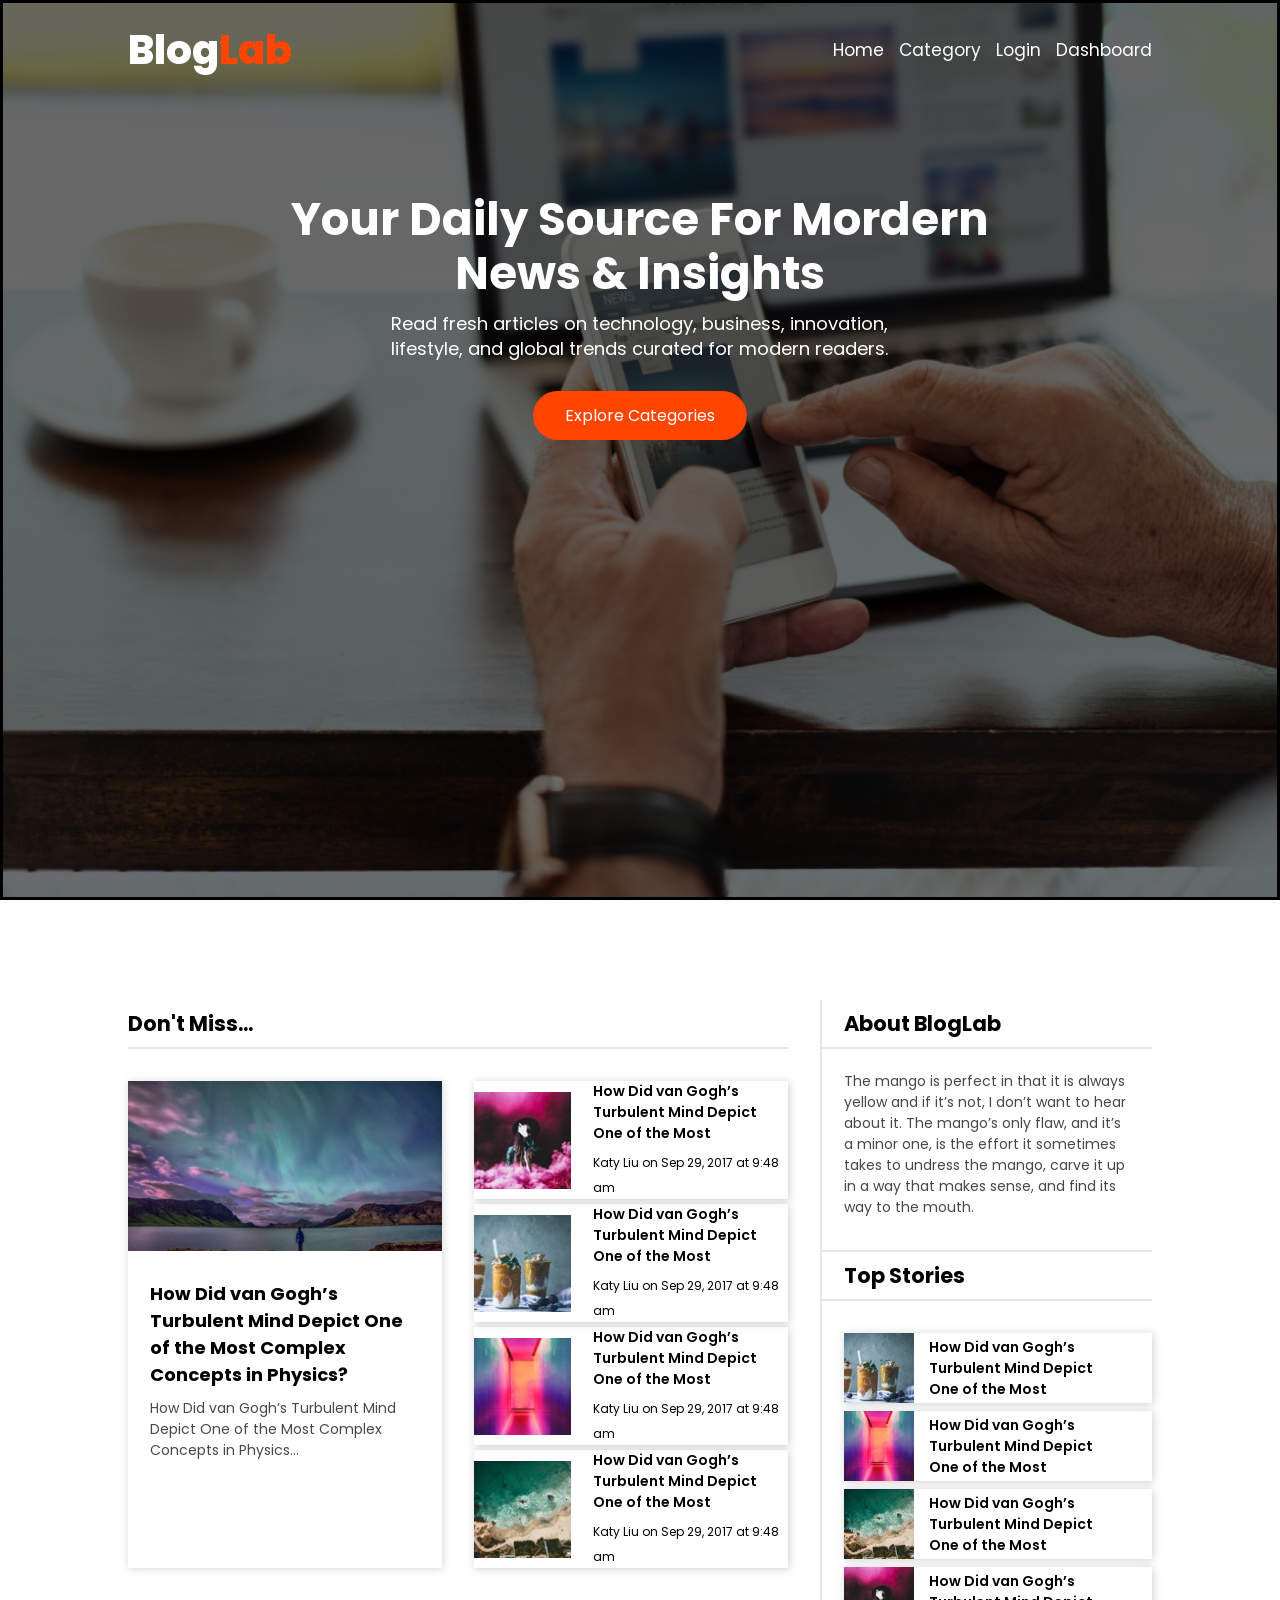
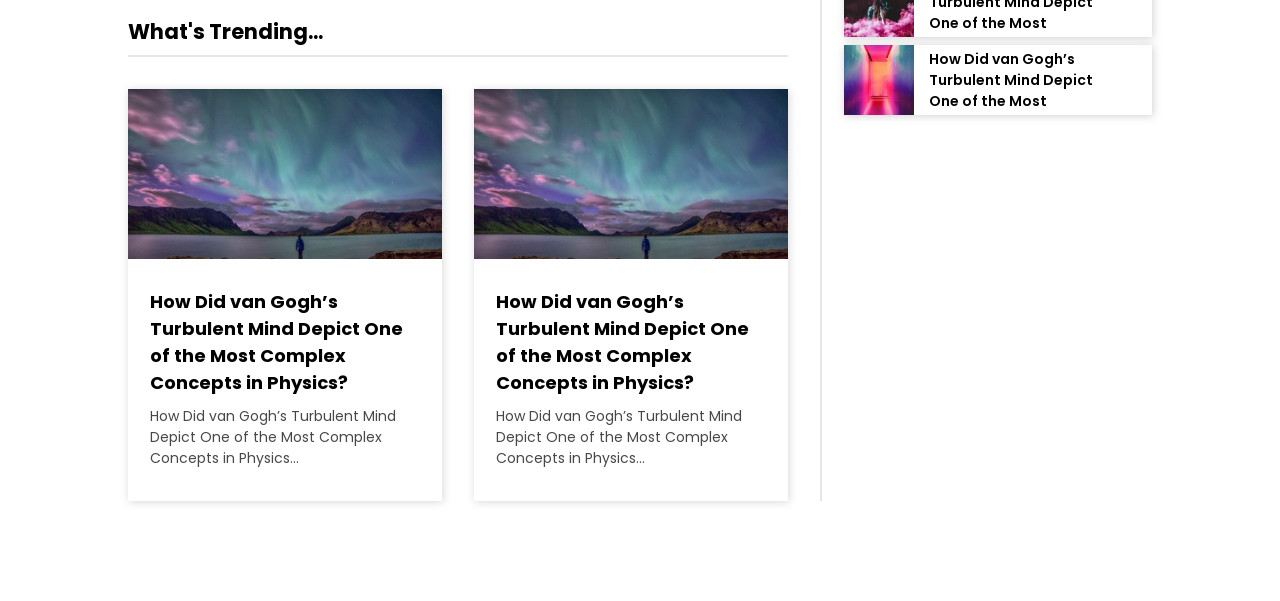
==== index.html @ 1a25f942 "Home page" ====
<!DOCTYPE html>
<html lang="en">
<head>
  <meta charset="UTF-8">
  <meta name="viewport" content="width=device-width, initial-scale=1.0">
  <title>Blog News | Home of Informations</title>
  <link rel="stylesheet" href="styles/styles.css">
</head>
<body>
  <header>
    <span class="logo">
      Blog<span>Lab</span>
    </span>
    <nav>
      <ul>
        <li><a href="#">Home</a></li>
        <li><a href="category.html">Category</a></li>
        <li><a href="login.html">Login</a></li>
        <li><a href="dashboard.html">Dashboard</a></li>
      </ul>
    </nav>
  </header>

<!-- ===================== HERO SECTION ============= -->
<section class="hero_section">
  <h1>Your Daily Source For Mordern News & Insights</h1>
  <p>Read fresh articles on technology, business, innovation, lifestyle, and global trends curated for modern readers.</p>
  <a href="category.html" class="button">Explore Categories</a>
</section>
  
<!-- ===================== News SECTION ============= -->
  <section class="news_section">
    <div class="news_container">
      <div class="left-box">
        <h2>Don't Miss...</h2>
        <div class="news">
          <div class="child_one">
            <img src="images/news1.png" alt="">
            <div class="child_one_text">
              <h3>How Did van Gogh’s Turbulent Mind Depict One of the Most Complex Concepts in Physics?</h3>
              <p>How Did van Gogh’s Turbulent Mind Depict One of the Most Complex Concepts in Physics...</p>
            </div>
          </div>
          <div class="child_two">
            <div class="card">
              <img src="images/news2.png" alt="">
              <div class="child_two_text">
                <p>
                  How Did van Gogh’s Turbulent Mind Depict One of the Most</p>
                  <span class="date">
                    Katy Liu on Sep 29, 2017 at 9:48 am</span>
              </div>
            </div>
            <div class="card">
              <img src="images/news3.png" alt="">
              <div class="child_two_text">
                <p>
                  How Did van Gogh’s Turbulent Mind Depict One of the Most</p>
                  <span class="date">
                    Katy Liu on Sep 29, 2017 at 9:48 am</span>
              </div>
            </div>
            <div class="card">
              <img src="images/news4.png" alt="">
              <div class="child_two_text">
                <p>
                  How Did van Gogh’s Turbulent Mind Depict One of the Most</p>
                  <span class="date">
                    Katy Liu on Sep 29, 2017 at 9:48 am</span>
              </div>
            </div>
            <div class="card">
              <img src="images/news5.png" alt="">
              <div class="child_two_text">
                <p>
                  How Did van Gogh’s Turbulent Mind Depict One of the Most</p>
                  <span class="date">
                    Katy Liu on Sep 29, 2017 at 9:48 am</span>
              </div>
            </div>
          </div>
        </div>
        <h2 class="trending_h2">What's Trending...</h2>
        <div class="news">
          <div class="child_one">
            <img src="images/news1.png" alt="">
            <div class="child_one_text">
              <h3>How Did van Gogh’s Turbulent Mind Depict One of the Most Complex Concepts in Physics?</h3>
              <p>How Did van Gogh’s Turbulent Mind Depict One of the Most Complex Concepts in Physics...</p>
            </div>
          </div>
          <div class="child_one">
            <img src="images/news1.png" alt="">
            <div class="child_one_text">
              <h3>How Did van Gogh’s Turbulent Mind Depict One of the Most Complex Concepts in Physics?</h3>
              <p>How Did van Gogh’s Turbulent Mind Depict One of the Most Complex Concepts in Physics...</p>
            </div>
          </div>
        </div>
      </div>
      <div class="right-box">
        <h2>About BlogLab</h2>
        <p>The mango is perfect in that it is always yellow and if it’s not, I don’t want to hear about it. The mango’s only flaw, and it’s a minor one, is the effort it sometimes takes to undress the mango, carve it up in a way that makes sense, and find its way to the mouth.</p>
        <h2 class="stories_h2">Top Stories</h2>
        <div class="stories_container">
            <div class="card">
              <img src="images/news3.png" alt="">
              <div class="child_two_text">
                <p>
                  How Did van Gogh’s Turbulent Mind Depict One of the Most</p>
              </div>
            </div>
            <div class="card">
              <img src="images/news4.png" alt="">
              <div class="child_two_text">
                <p>
                  How Did van Gogh’s Turbulent Mind Depict One of the Most</p>
              </div>
            </div>
            <div class="card">
              <img src="images/news5.png" alt="">
              <div class="child_two_text">
                <p>
                  How Did van Gogh’s Turbulent Mind Depict One of the Most</p>
              </div>
            </div>
            <div class="card">
              <img src="images/news2.png" alt="">
              <div class="child_two_text">
                <p>
                  How Did van Gogh’s Turbulent Mind Depict One of the Most</p>
              </div>
            </div>
            <div class="card">
              <img src="images/news4.png" alt="">
              <div class="child_two_text">
                <p>
                  How Did van Gogh’s Turbulent Mind Depict One of the Most</p>
              </div>
            </div>
        </div>
      </div>
    </div>
  </section>

</body>
</html>
---- styles/styles.css ----
@import url('https://fonts.googleapis.com/css2?family=Poppins:ital,wght@0,100;0,200;0,300;0,400;0,500;0,600;0,700;0,800;0,900;1,100;1,200;1,300;1,400;1,500;1,600;1,700;1,800;1,900&display=swap');

*{
  font-family: 'Poppins', sans-serif;
  padding: 0;
  margin: 0;
  list-style:none;
  box-sizing: border-box;
}
p{
  font-size: 14px;
  line-height: 150%;
}
header, footer, section{
  padding-inline: 10%;
  width: 100%;
}
header{
  display: flex;
  justify-content: space-between;
  align-items: center;
  padding-block: 20px;
  position: relative;
  z-index: 99;
}
.logo{
  font-weight: 800;
  font-size: 40px;
  color: white;
  span{
    color: orangered;
  }
}
nav ul{
  display: flex;
  gap: 15px;
  justify-content: space-between;
}
ul a{
  color: white;
  text-decoration: none;
  font-size: 17px;
}

/* =============== hero section ================== */
.hero_section{
  height: 100vh;
  background-image:linear-gradient(rgba(0, 0, 0, 0.601), rgba(0, 0, 0, 0.58)), url(../images/hero.jpg);
  background-position: center;
  background-size: cover;
  background-repeat: no-repeat;
  text-align: center;
  position: relative;
  margin-top: -100px;
  /* z-index: -4; */
  padding-top: 190px;
  border: solid black;
  color: white;
}
h1{
  font-size: 45px;
  width: 70%;
  margin-inline: auto;
  line-height: 120%;
}
.hero_section p{
  width: 52%;
  line-height: 140%;
  font-size: 18px;
  margin-inline: auto;
  margin-top: 10px;
}
.button{
  padding: 12px 32px;
  border-radius: 28px;
  border: none;
  background-color: orangered;
  margin-top: 30px;
  color: white;
  transition: 0.4s;
  width: fit-content;
  display: block;
  text-decoration: none;
  margin-inline: auto;
}
.button:hover{
  background-color: white;
  color: orangered;
}

  /* =============== news section ================== */

.news_section{
  padding-block: 100px;
}
.news_section p{
  color: rgba(0, 0, 0, 0.72);
  margin-block: 10px;
}
.news_section .news_container{
  display: flex;
  gap: 32px
}
.news_container .left-box{
  /* border: solid red; */
  flex: 2;
}
.news_container .right-box{
  /* border: solid black; */
  flex: 1;
  border-left: 2px rgba(202, 202, 202, 0.461) solid;
}
h2{
  font-size: 21px;
  color: black;
}
.news_container h2{
  border-bottom: 2px rgba(202, 202, 202, 0.461) solid;
  padding-block: 8px;;
}
.right-box h2{
  padding-left: 22px;
}
.left-box .news{
  margin-top: 32px;
  display: grid;
  grid-template-columns: repeat(2, 1fr);
  gap: 32px;
  
}
.left-box .trending_h2{
   margin-top: 40px;
}
h3{
  font-size: 18px;
  color: black;
}
.news .child_one{
  box-shadow: 1px 1px 8px rgba(128, 128, 128, 0.304);
}
.news .child_one img{
  width: 100%;
  object-fit: cover;
}
.news .child_one_text{
  padding: 22px;
}
.news .child_two{
  display: flex;
  flex-direction: column;
  gap: 5px;
}
.news .child_two .card{
  display: flex;
  align-items: center;
  gap: 22px;
   box-shadow: 1px 1px 8px rgba(128, 128, 128, 0.369);
}
.child_two .card img{
  width: 97px;
  height: 97px;
  object-fit: contain;
}
.child_two .card p{
  color: black;
  font-weight: 600;
  margin-block: 0px;
  margin-bottom: 5px;
}
.child_two .card span{
  font-size: 12px;
}

.right-box p{
  margin: 22px;
}
.right-box .stories_h2{
  margin-top: 32px;
    border-top: 2px rgba(202, 202, 202, 0.461) solid;
}

.right-box .stories_container{
  display: flex;
  flex-direction: column;
  gap: 8px;
  padding-left: 22px;
  margin-top: 32px;
}
.stories_container .card{
  display: flex;
  align-items: center;
  gap: 15px;
  box-shadow: 1px 1px 8px rgba(128, 128, 128, 0.369);
}
.stories_container .card img{
  width: 70px;
  height: 70px;
  object-fit: contain;
}
.stories_container .card p{
  color: black;
  font-weight: 600;
  margin-block: 0px;
  margin-bottom: 5px;
  padding: 0;
  padding-right: 30px;
  margin: 0;
}
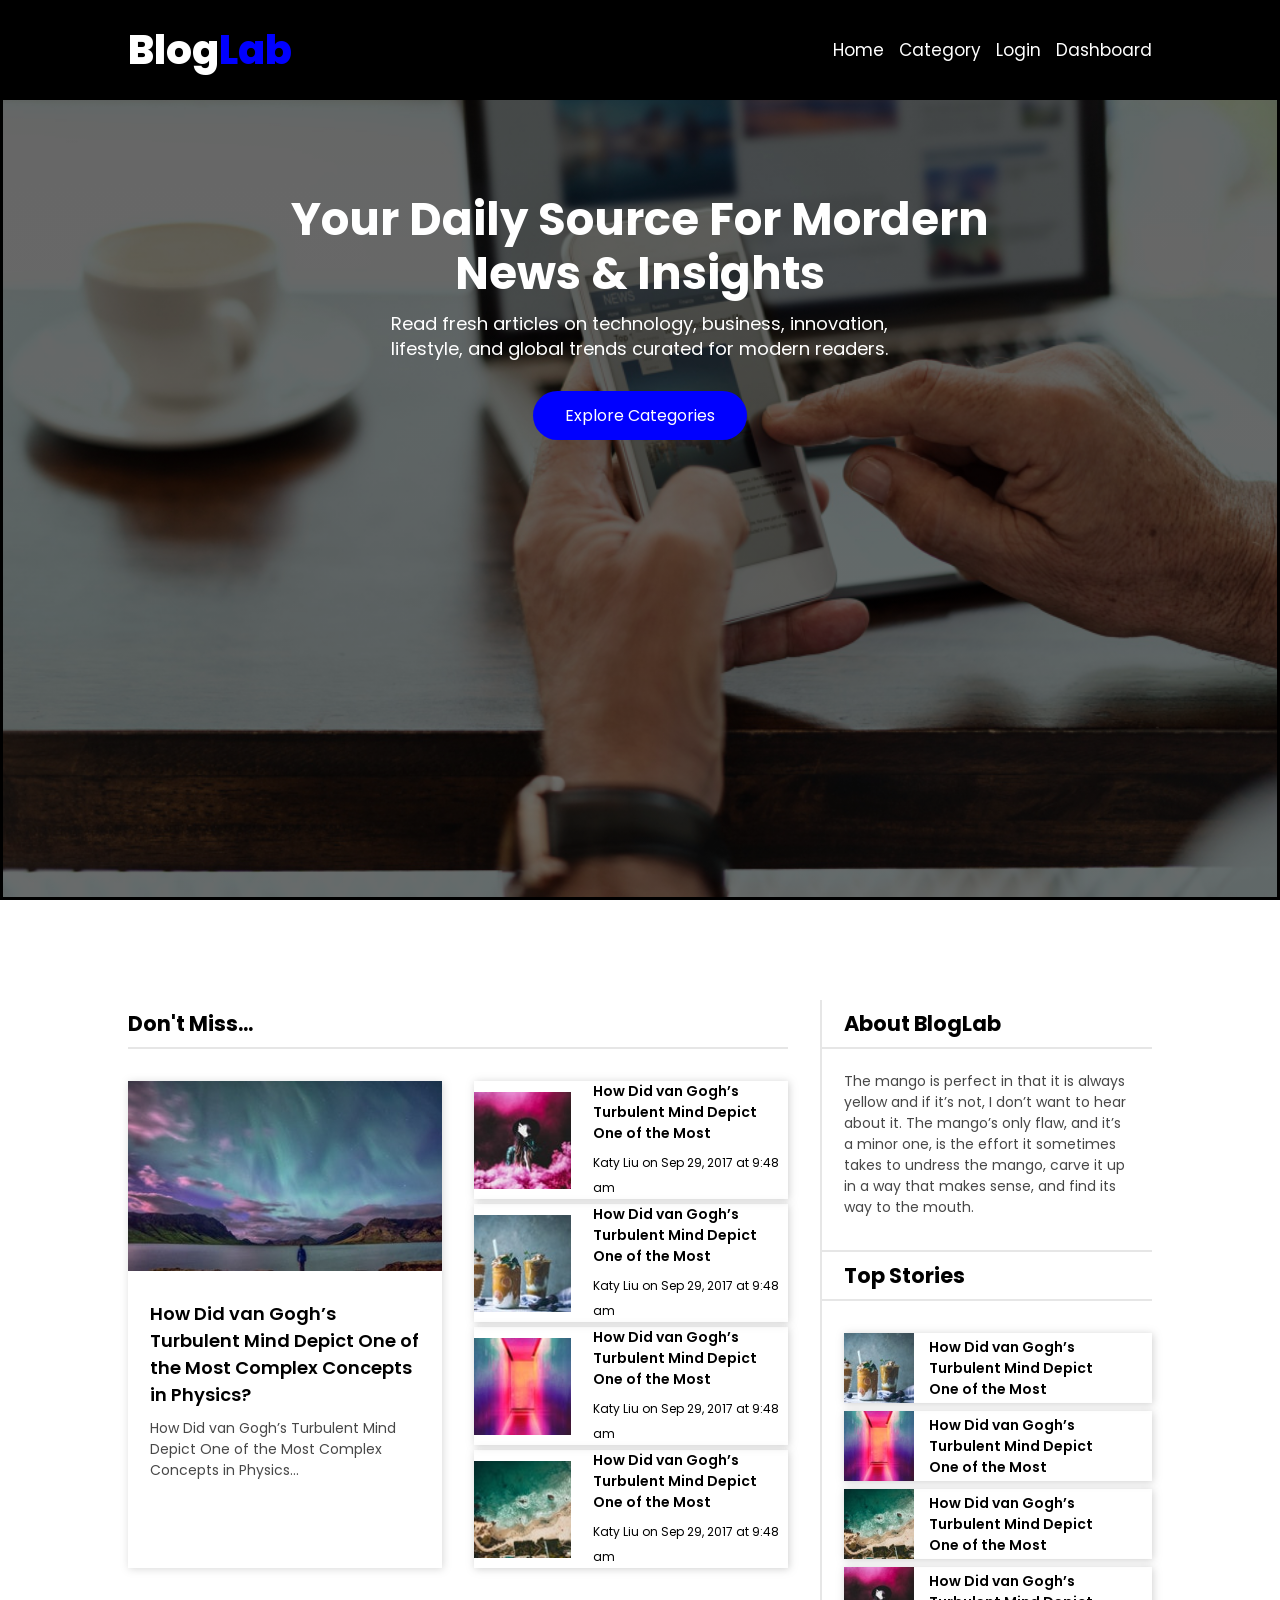
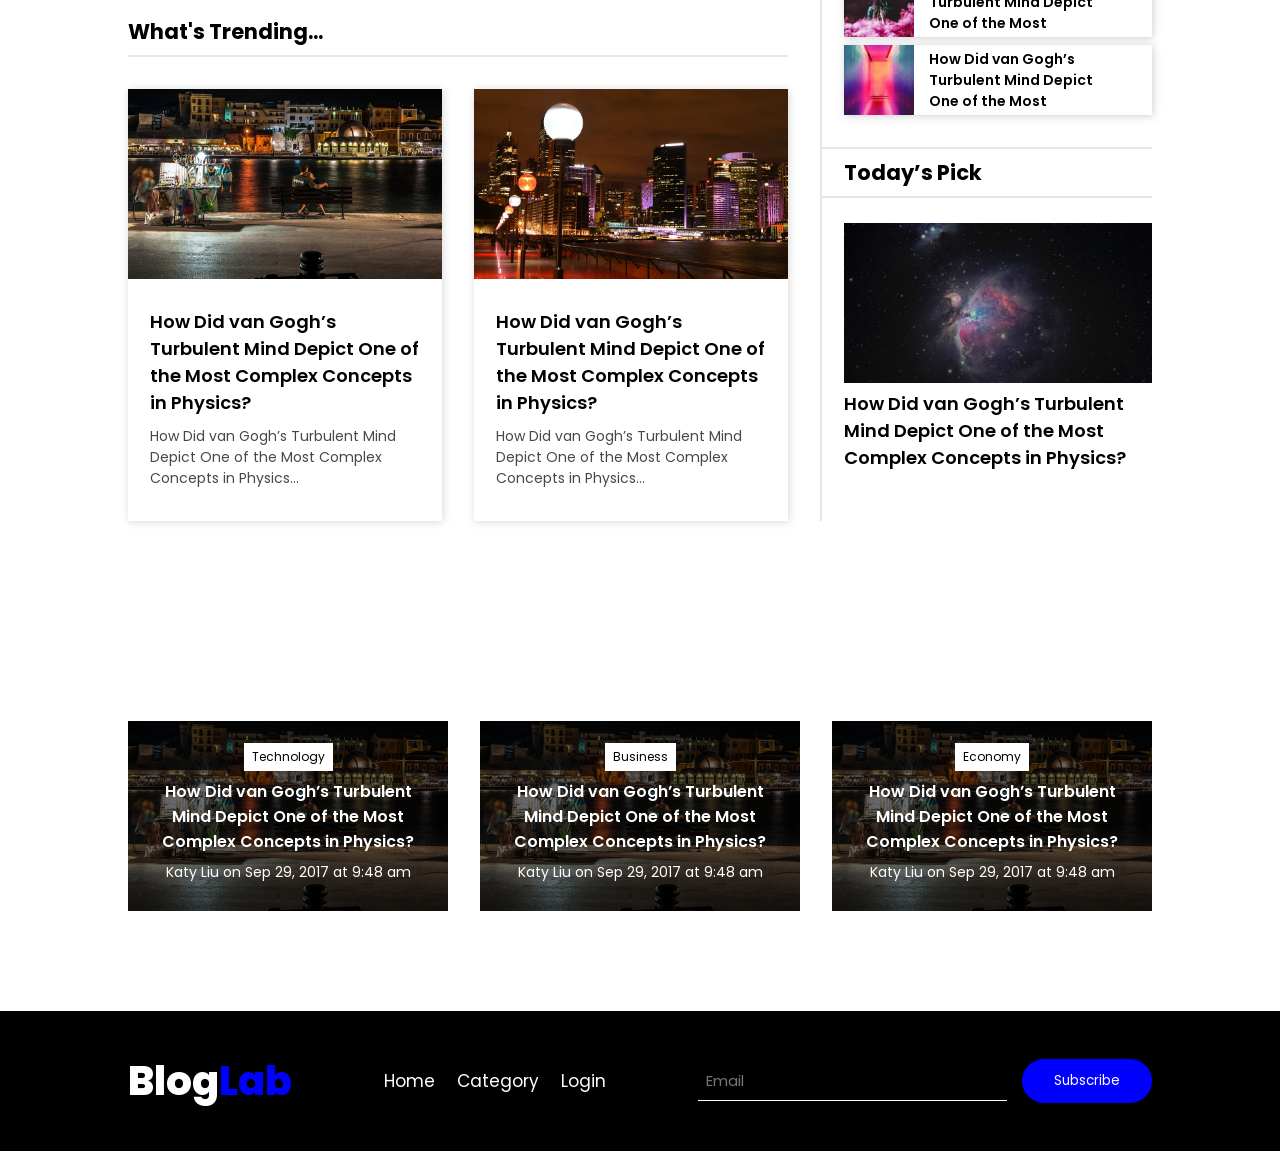
==== commit 2c2d1d57: "completing Home page" ====
--- a/index.html
+++ b/index.html
@@ -29,7 +29,7 @@
 </section>
   
 <!-- ===================== News SECTION ============= -->
-  <section class="news_section">
+<section class="news_section">
     <div class="news_container">
       <div class="left-box">
         <h2>Don't Miss...</h2>
@@ -81,16 +81,16 @@
           </div>
         </div>
         <h2 class="trending_h2">What's Trending...</h2>
-        <div class="news">
+        <div class="news2">
           <div class="child_one">
-            <img src="images/news1.png" alt="">
+            <img src="images/news6.png" alt="">
             <div class="child_one_text">
               <h3>How Did van Gogh’s Turbulent Mind Depict One of the Most Complex Concepts in Physics?</h3>
               <p>How Did van Gogh’s Turbulent Mind Depict One of the Most Complex Concepts in Physics...</p>
             </div>
           </div>
           <div class="child_one">
-            <img src="images/news1.png" alt="">
+            <img src="images/news7.png" alt="">
             <div class="child_one_text">
               <h3>How Did van Gogh’s Turbulent Mind Depict One of the Most Complex Concepts in Physics?</h3>
               <p>How Did van Gogh’s Turbulent Mind Depict One of the Most Complex Concepts in Physics...</p>
@@ -139,9 +139,50 @@
               </div>
             </div>
         </div>
+        <h2 class="stories_h2">Today’s Pick</h2>
+        <div class="news8">
+          <img src="images/news8.png" alt="">
+          <h3>How Did van Gogh’s Turbulent Mind Depict One of the Most Complex Concepts in Physics?</h3>
+        </div>
       </div>
     </div>
   </section>
 
+  <!-- ===================== Event SECTION ============= -->
+   <section class="event-section">
+    <div class="container">
+      <div class="event">
+        <span class="event_type">Technology</span>
+        <h3>How Did van Gogh’s Turbulent Mind Depict One of the Most Complex Concepts in Physics?</h3>
+        <p>Katy Liu on Sep 29, 2017 at 9:48 am</p>
+      </div>
+      <div class="event event_two">
+        <span class="event_type">Business</span>
+        <h3>How Did van Gogh’s Turbulent Mind Depict One of the Most Complex Concepts in Physics?</h3>
+        <p>Katy Liu on Sep 29, 2017 at 9:48 am</p>
+      </div>
+      <div class="event event_three">
+        <span class="event_type">Economy</span>
+        <h3>How Did van Gogh’s Turbulent Mind Depict One of the Most Complex Concepts in Physics?</h3>
+        <p>Katy Liu on Sep 29, 2017 at 9:48 am</p>
+      </div>
+    </div>
+   </section>
+
+   <!-- ======================= footer section  ======-->
+  <footer>
+    <span class="logo">
+      Blog<span>Lab</span>
+    </span>
+    <ul>
+        <li><a href="#">Home</a></li>
+        <li><a href="category.html">Category</a></li>
+        <li><a href="login.html">Login</a></li>
+    </ul>
+    <div class="input-box">
+      <input type="text" placeholder="Email">
+      <button type="submit">Subscribe</button>
+    </div>
+  </footer>
 </body>
 </html>
--- a/styles/styles.css
+++ b/styles/styles.css
@@ -21,6 +21,7 @@
   align-items: center;
   padding-block: 20px;
   position: relative;
+  background-color: black;
   z-index: 99;
 }
 .logo{
@@ -28,7 +29,7 @@
   font-size: 40px;
   color: white;
   span{
-    color: orangered;
+    color: blue;
   }
 }
 nav ul{
@@ -40,6 +41,20 @@
   color: white;
   text-decoration: none;
   font-size: 17px;
+  position: relative;
+}
+ul a::before{
+  position: absolute;
+  content: '';
+  width: 0%;
+  height: 2px;
+  background-color: white;
+  bottom: -4px;;
+  left: 0;
+  transition: 0.4s;
+}
+ul a:hover::before{
+  width: 100%;
 }
 
 /* =============== hero section ================== */
@@ -74,7 +89,7 @@
   padding: 12px 32px;
   border-radius: 28px;
   border: none;
-  background-color: orangered;
+  background-color: blue;
   margin-top: 30px;
   color: white;
   transition: 0.4s;
@@ -85,7 +100,7 @@
 }
 .button:hover{
   background-color: white;
-  color: orangered;
+  color: blue;
 }
 
   /* =============== news section ================== */
@@ -121,7 +136,7 @@
 .right-box h2{
   padding-left: 22px;
 }
-.left-box .news{
+.left-box .news, .news2{
   margin-top: 32px;
   display: grid;
   grid-template-columns: repeat(2, 1fr);
@@ -134,26 +149,29 @@
 h3{
   font-size: 18px;
   color: black;
-}
-.news .child_one{
+  font-weight: 600;
+}
+.news .child_one, .news2 .child_one{
   box-shadow: 1px 1px 8px rgba(128, 128, 128, 0.304);
 }
-.news .child_one img{
+.news .child_one img, .news2 .child_one img{
   width: 100%;
+  height: 190px;
   object-fit: cover;
 }
-.news .child_one_text{
+.news .child_one_text, .news2 .child_one_text{
   padding: 22px;
 }
-.news .child_two{
+.news .child_two, .news2 .child_two{
   display: flex;
   flex-direction: column;
   gap: 5px;
 }
-.news .child_two .card{
+.news .child_two .card, .news2 .child_two .card{
   display: flex;
   align-items: center;
   gap: 22px;
+  /* padding-right: 8px; */
    box-shadow: 1px 1px 8px rgba(128, 128, 128, 0.369);
 }
 .child_two .card img{
@@ -166,6 +184,7 @@
   font-weight: 600;
   margin-block: 0px;
   margin-bottom: 5px;
+  padding-right: 5px;
 }
 .child_two .card span{
   font-size: 12px;
@@ -205,4 +224,87 @@
   padding: 0;
   padding-right: 30px;
   margin: 0;
+}
+.right-box .news8{
+  margin-left: 22px;
+  margin-top: 25px;
+}
+.news8 img{
+  width: 100%;
+  object-fit: cover;
+  height: 160px;
+}
+
+/* ================ event section ======== */
+.event-section{
+  padding-block: 100px;
+}
+.event-section .container{
+  display: grid;
+  grid-template-columns: repeat(3, 1fr);
+  gap: 32px;
+  height: 190px;
+}
+.container .event{
+  text-align: center;
+  background-image: linear-gradient(rgba(0, 0, 0, 0.603), rgba(0, 0, 0, 0.565)),url(../images/news6.png);
+  background-position: center;
+  background-size: cover;
+  background-repeat: no-repeat;
+  color: white;
+  padding: 22px;
+}
+.event h3{
+  color: white;
+  font-size: 16px;  
+  margin-block: 8px;
+}
+.event .event_type{
+  display: block;
+  width: fit-content;
+  background-color: white; 
+  color: black;
+  padding: 5px 8px;
+  margin-inline: auto;
+  font-size: 12px;
+  cursor: pointer;
+}
+/* =================FOOTER================== */
+footer{
+  background-color: black;
+  padding-block: 40px;
+  display: flex;
+  justify-content: space-between;
+  align-items: center;
+}
+footer ul{
+  display: flex;
+  gap: 22px;
+}
+footer .input-box{
+  display: flex;
+  gap: 15px;
+  align-items: center;
+}
+footer .input-box input{
+  background: transparent;
+  color: white;
+  font-size: 15px;
+  border: none;
+  border-bottom: 1px solid white;
+  padding: 8px;
+  outline: none;
+}
+footer .input-box button{
+  padding: 12px 32px;
+  background-color: blue;
+  color: white;
+  border: none;
+  border-radius: 32px;
+  cursor: pointer;
+  transition: 0.4s;
+}
+footer .input-box button:hover{
+  background-color: white;;
+  color: blue;
 }
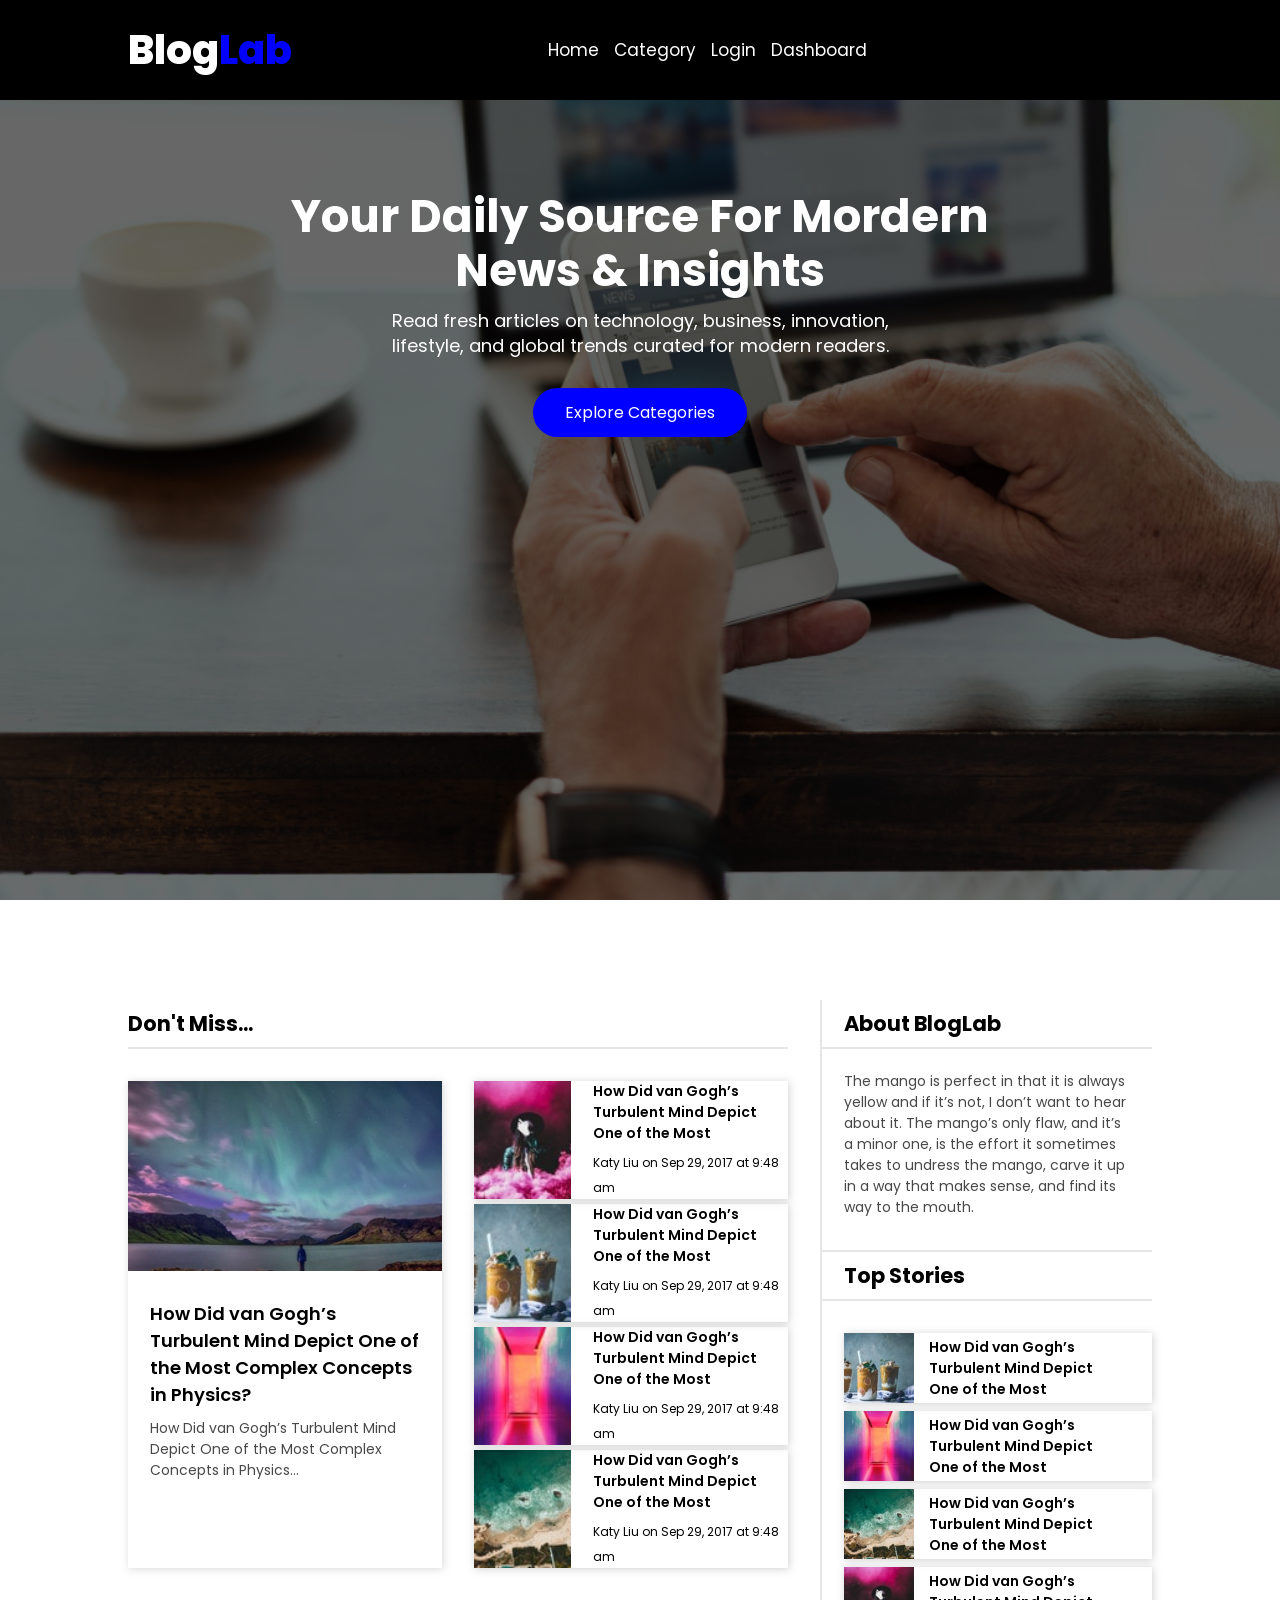
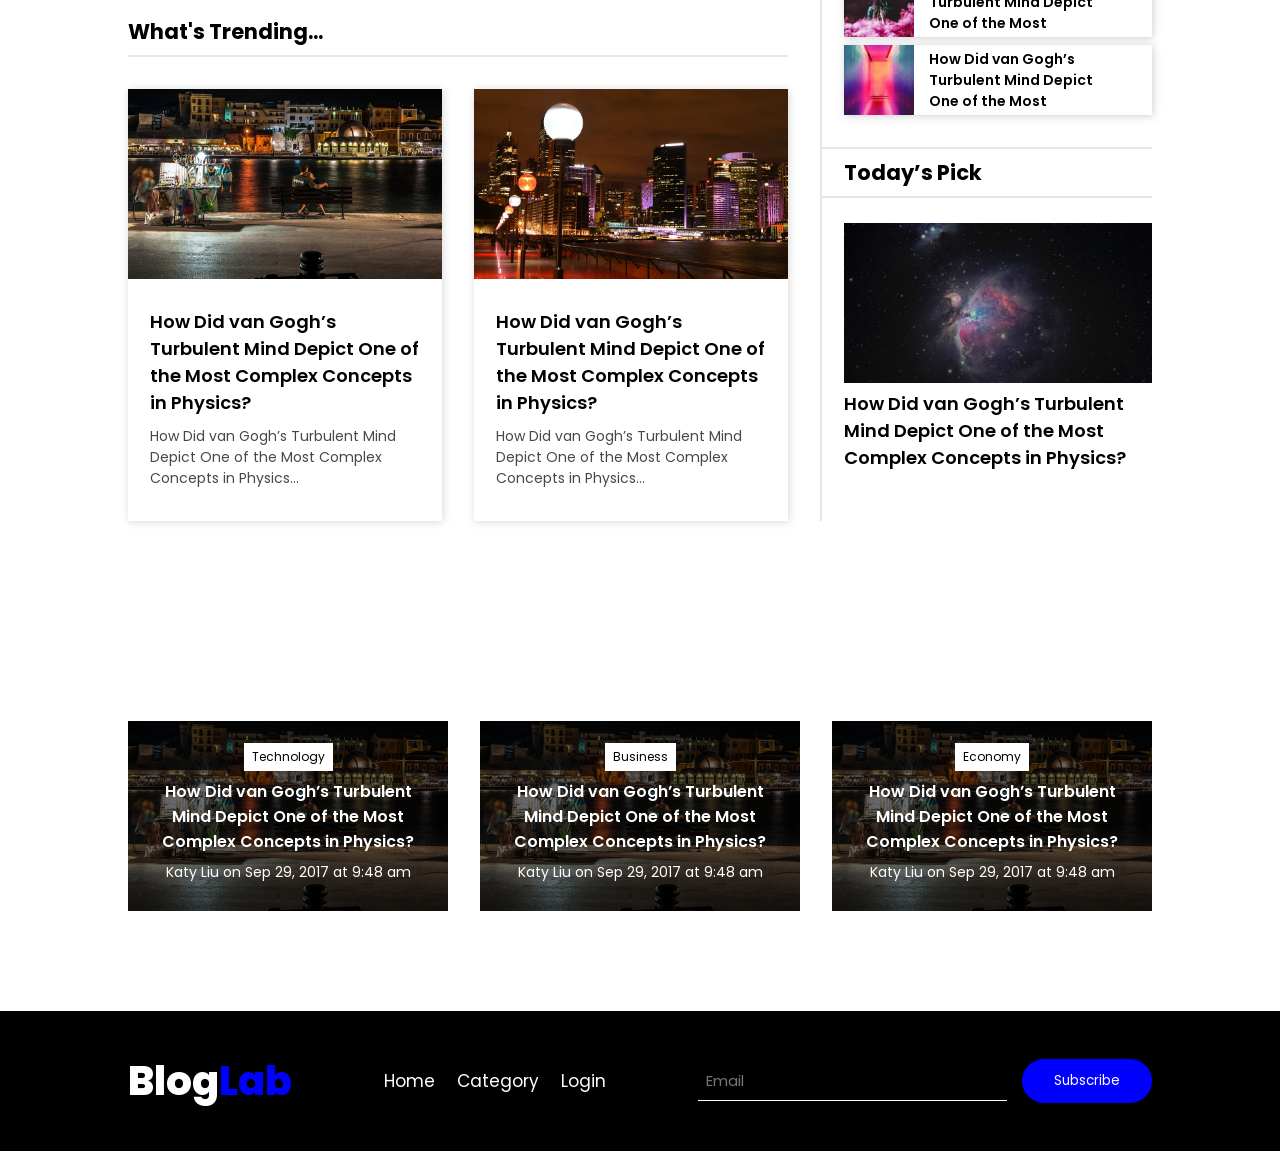
==== commit c126797d: "Making Home responsive" ====
--- a/index.html
+++ b/index.html
@@ -12,13 +12,15 @@
       Blog<span>Lab</span>
     </span>
     <nav>
-      <ul>
+      <ul class="nav-menu">
         <li><a href="#">Home</a></li>
         <li><a href="category.html">Category</a></li>
         <li><a href="login.html">Login</a></li>
         <li><a href="dashboard.html">Dashboard</a></li>
       </ul>
     </nav>
+    
+    <img src="images/menu-bar.png" alt="" class="nav-icon">
   </header>
 
 <!-- ===================== HERO SECTION ============= -->
@@ -184,5 +186,7 @@
       <button type="submit">Subscribe</button>
     </div>
   </footer>
+
+  <script src="src/main.js"></script>
 </body>
 </html>
--- a/styles/styles.css
+++ b/styles/styles.css
@@ -56,7 +56,14 @@
 ul a:hover::before{
   width: 100%;
 }
-
+.nav-icon{
+  /* display: none; */
+  width: 30px;
+  height: 30px;
+}
+.active{
+  top: 100%;
+}
 /* =============== hero section ================== */
 .hero_section{
   height: 100vh;
@@ -67,9 +74,7 @@
   text-align: center;
   position: relative;
   margin-top: -100px;
-  /* z-index: -4; */
   padding-top: 190px;
-  border: solid black;
   color: white;
 }
 h1{
@@ -141,7 +146,6 @@
   display: grid;
   grid-template-columns: repeat(2, 1fr);
   gap: 32px;
-  
 }
 .left-box .trending_h2{
    margin-top: 40px;
@@ -176,8 +180,8 @@
 }
 .child_two .card img{
   width: 97px;
-  height: 97px;
-  object-fit: contain;
+  height: 100%;
+  object-fit: cover;
 }
 .child_two .card p{
   color: black;
@@ -243,7 +247,6 @@
   display: grid;
   grid-template-columns: repeat(3, 1fr);
   gap: 32px;
-  height: 190px;
 }
 .container .event{
   text-align: center;
@@ -253,6 +256,7 @@
   background-repeat: no-repeat;
   color: white;
   padding: 22px;
+  height: 190px;
 }
 .event h3{
   color: white;
@@ -307,4 +311,100 @@
 footer .input-box button:hover{
   background-color: white;;
   color: blue;
+}
+
+/* ================ Responsiveness=========== */
+@media(width<= 1110px){
+  .news_container{
+    flex-direction: column;
+  }
+  .news_container .left-box, .news_container .right-box{
+    flex: 1;
+  }
+  h1{
+    font-size: 35px;
+  }
+  .hero_section p{
+    font-size: 16px;
+    width: 50%;
+
+  }
+}
+@media (width <= 890px) {
+  .logo{
+    font-size: 30px;
+  }
+  section, header, footer{
+    padding-inline: 5%;
+  }
+  .event-section .container{
+    grid-template-columns: repeat(2, 1fr);    
+  }
+}
+@media (width<=750px){
+  .event-section{
+    padding-block: 50px;
+  }
+  .event-section .container{
+    grid-template-columns: repeat(1, 1fr);    
+    align-items: center;
+  }
+  h1{
+    font-size: 28px;
+    width: 80%;
+  }
+  .hero_section p{
+    width: 80%;
+  }
+  .left-box .news, .news2{
+    grid-template-columns: repeat(1, 1fr);
+  }
+  footer ul{
+    display: none;
+  }
+
+  nav ul{
+    flex-direction : column;
+    background-color: black;
+    position: absolute;
+    top: -500px;
+    right: 0;
+    padding: 40px 32px;
+    width: 100%;
+    justify-content: center;
+    align-items: center;
+  }
+  .nav-icon{
+    display: block;
+  }
+  footer .input-box{
+    flex-direction: column;
+  }
+  footer .input-box button{
+    border-radius: 4px;
+    padding: 10px 24px;
+  }
+}
+@media (width<=400px){
+  h1{
+    font-size: 26px;
+    width: 100%;
+  }
+  .hero_section p{
+    width: 100%;
+    font-size: 14px;
+  }
+  .logo{
+    font-size: 22px;
+  }
+  .button{
+    padding: 10px 24px;
+    font-size: 14px;
+  }
+  h2{
+    font-size: 16px;
+  }
+  h3{
+    font-size: 14px;
+  }
 }
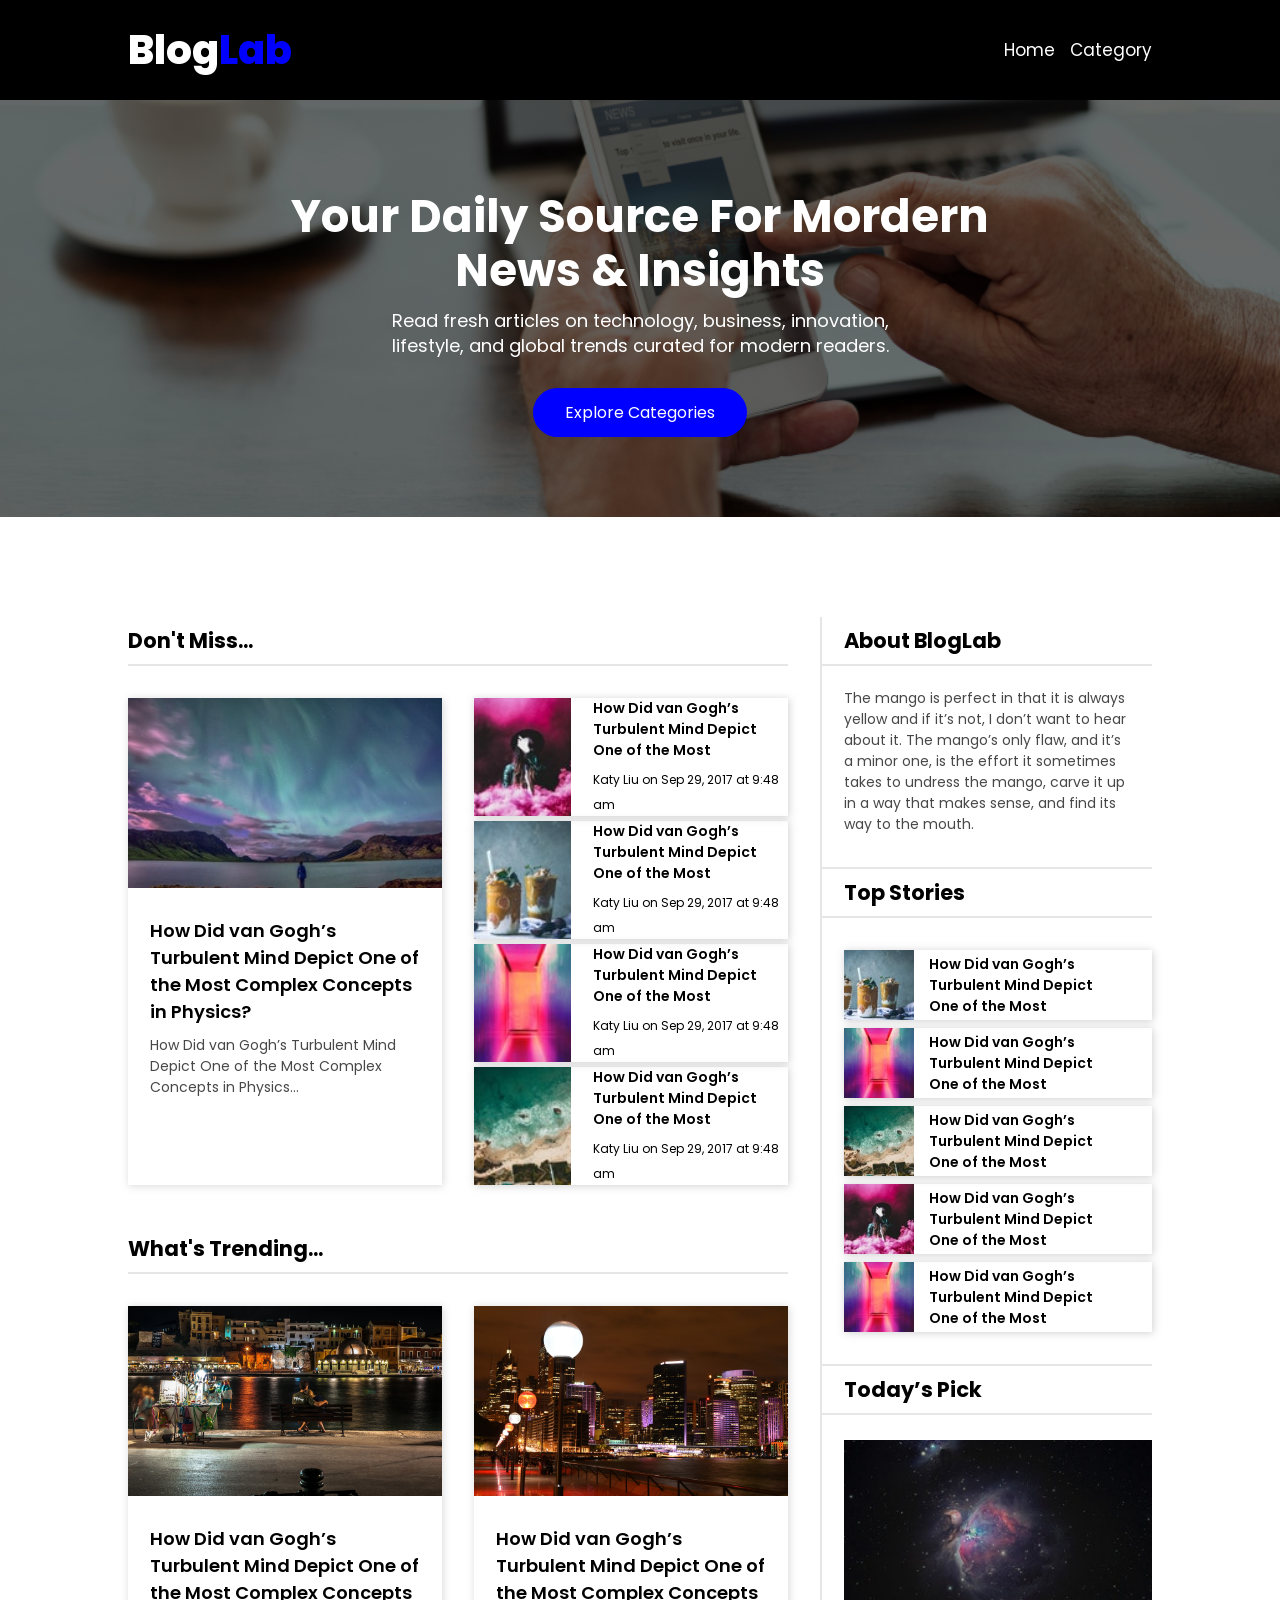
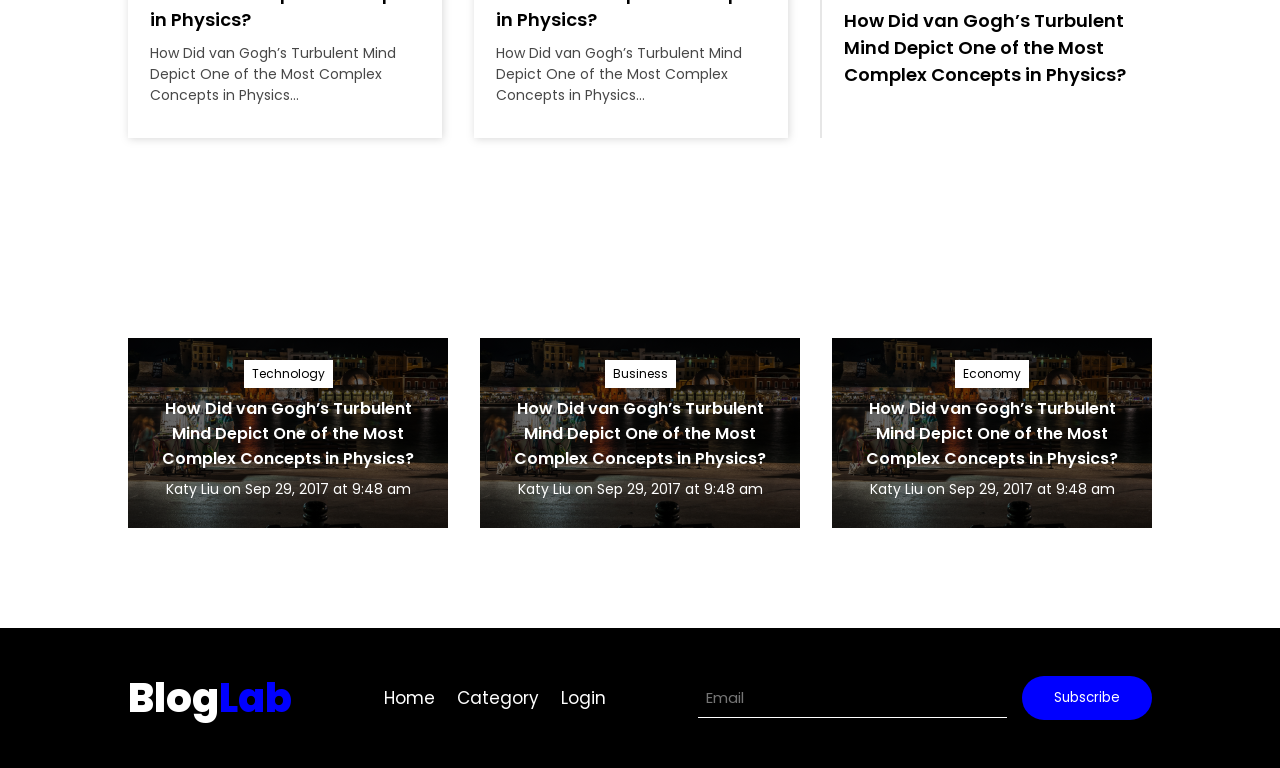
==== commit 7cd820cf: "Dynamic Header" ====
--- a/index.html
+++ b/index.html
@@ -7,21 +7,7 @@
   <link rel="stylesheet" href="styles/styles.css">
 </head>
 <body>
-  <header>
-    <span class="logo">
-      Blog<span>Lab</span>
-    </span>
-    <nav>
-      <ul class="nav-menu">
-        <li><a href="#">Home</a></li>
-        <li><a href="category.html">Category</a></li>
-        <li><a href="login.html">Login</a></li>
-        <li><a href="dashboard.html">Dashboard</a></li>
-      </ul>
-    </nav>
-    
-    <img src="images/menu-bar.png" alt="" class="nav-icon">
-  </header>
+  <header> </header>
 
 <!-- ===================== HERO SECTION ============= -->
 <section class="hero_section">
--- a/styles/styles.css
+++ b/styles/styles.css
@@ -36,6 +36,7 @@
   display: flex;
   gap: 15px;
   justify-content: space-between;
+  transition: 0.4s;
 }
 ul a{
   color: white;
@@ -57,16 +58,18 @@
   width: 100%;
 }
 .nav-icon{
-  /* display: none; */
+  display: none;
   width: 30px;
   height: 30px;
+  background-color: white;
+  cursor: pointer;
 }
 .active{
   top: 100%;
 }
 /* =============== hero section ================== */
 .hero_section{
-  height: 100vh;
+  /* height: 100vh; */
   background-image:linear-gradient(rgba(0, 0, 0, 0.601), rgba(0, 0, 0, 0.58)), url(../images/hero.jpg);
   background-position: center;
   background-size: cover;
@@ -75,6 +78,7 @@
   position: relative;
   margin-top: -100px;
   padding-top: 190px;
+  padding-bottom: 80px;
   color: white;
 }
 h1{
@@ -387,12 +391,12 @@
 }
 @media (width<=400px){
   h1{
-    font-size: 26px;
+    font-size: 28px;
     width: 100%;
   }
   .hero_section p{
     width: 100%;
-    font-size: 14px;
+    font-size: 15px;
   }
   .logo{
     font-size: 22px;
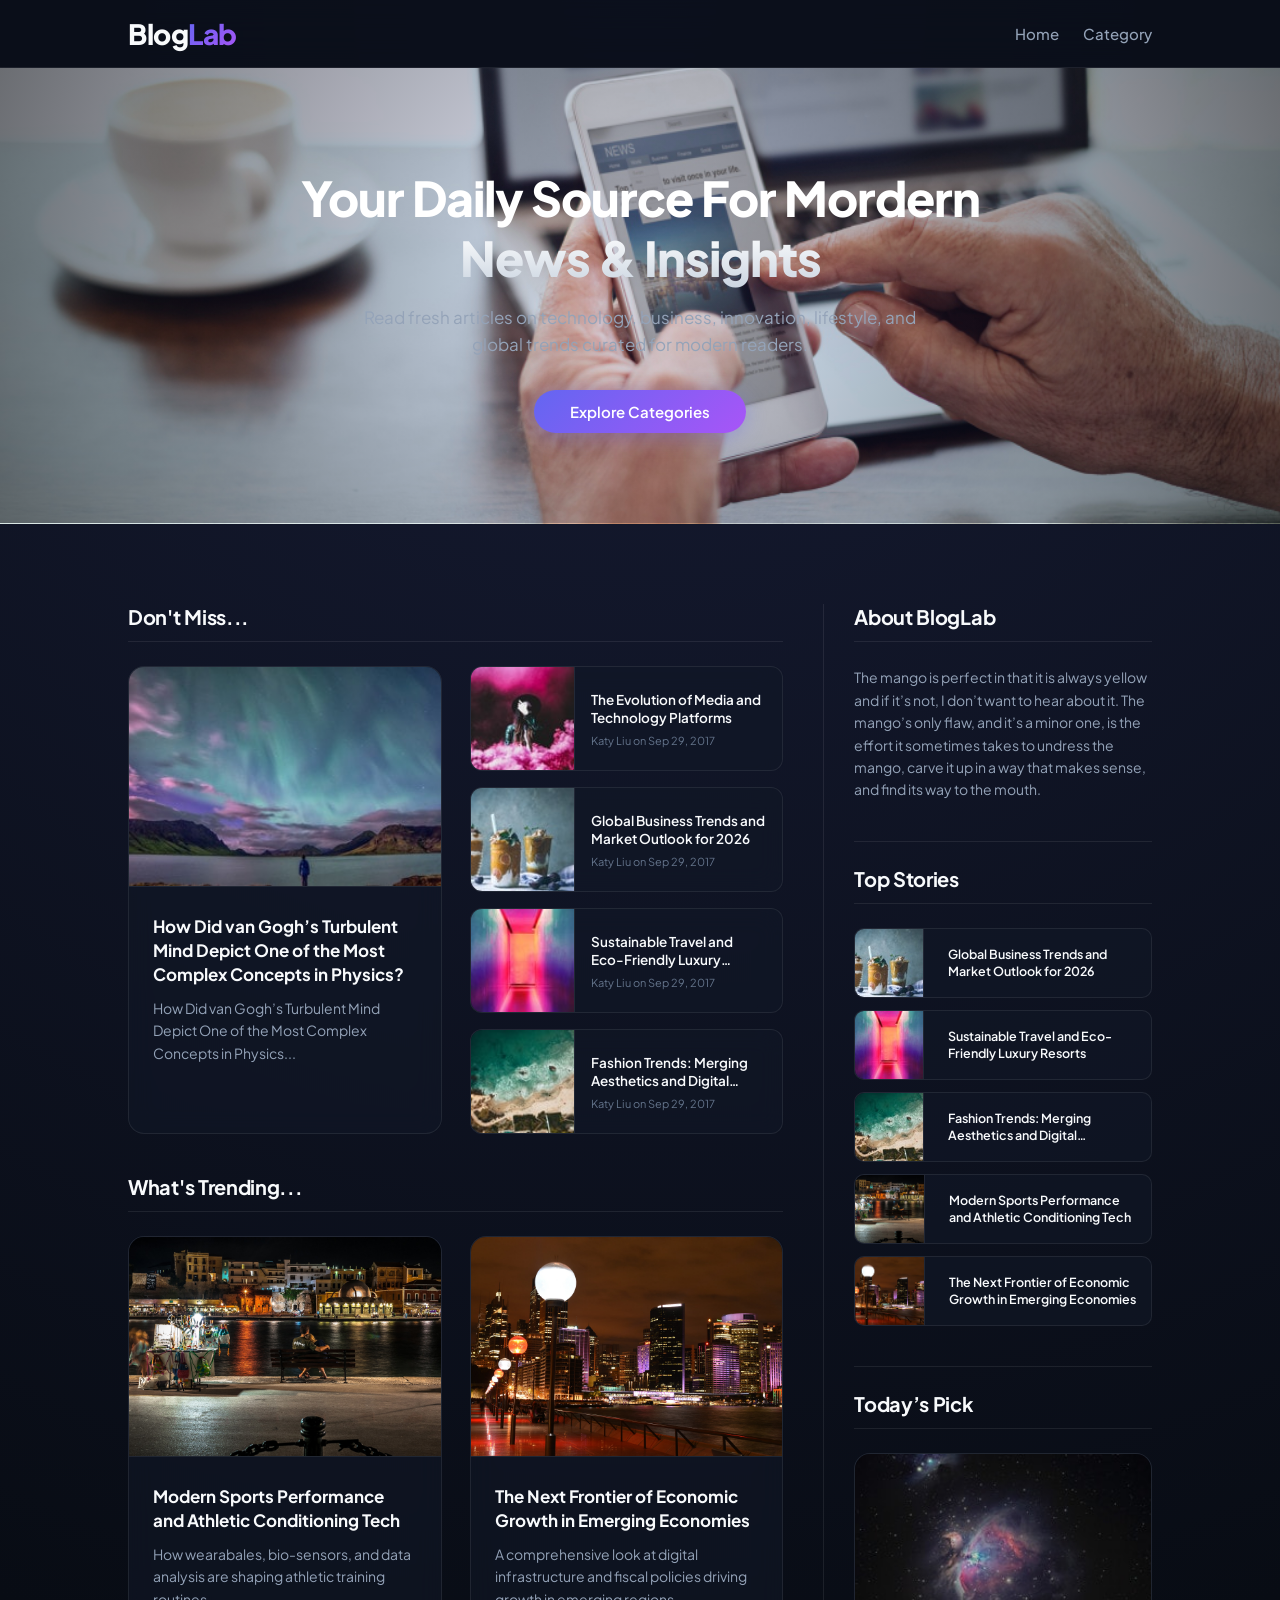
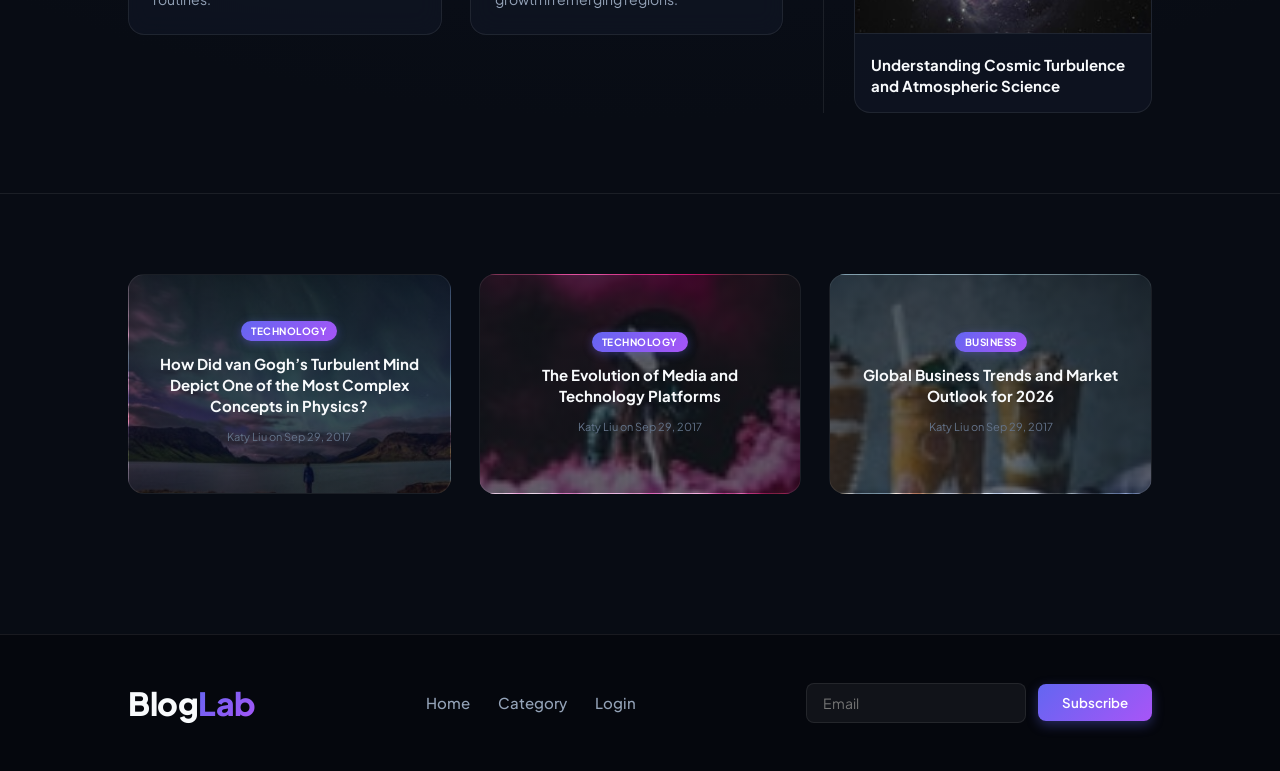
==== commit 3d85f022: "new" ====
--- a/index.html
+++ b/index.html
@@ -163,9 +163,9 @@
       Blog<span>Lab</span>
     </span>
     <ul>
-        <li><a href="#">Home</a></li>
+        <li><a href="index.html">Home</a></li>
         <li><a href="category.html">Category</a></li>
-        <li><a href="login.html">Login</a></li>
+        <li><a href="Dashboard/login.html">Login</a></li>
     </ul>
     <div class="input-box">
       <input type="text" placeholder="Email">
@@ -173,6 +173,7 @@
     </div>
   </footer>
 
+  <script src="src/db.js"></script>
   <script src="src/main.js"></script>
 </body>
 </html>
--- a/styles/styles.css
+++ b/styles/styles.css
@@ -1,414 +1,632 @@
-@import url('https://fonts.googleapis.com/css2?family=Poppins:ital,wght@0,100;0,200;0,300;0,400;0,500;0,600;0,700;0,800;0,900;1,100;1,200;1,300;1,400;1,500;1,600;1,700;1,800;1,900&display=swap');
-
-*{
-  font-family: 'Poppins', sans-serif;
+@import url('https://fonts.googleapis.com/css2?family=Plus+Jakarta+Sans:wght@300;400;500;600;700;800&display=swap');
+
+:root {
+  --bg-color: #080c14;
+  --bg-gradient: radial-gradient(circle at 50% 0%, #171c35 0%, #080c14 70%);
+  --panel-bg: rgba(17, 24, 39, 0.6);
+  --panel-border: rgba(255, 255, 255, 0.08);
+  --panel-border-hover: rgba(255, 255, 255, 0.16);
+  
+  --accent-color: #6366f1;
+  --accent-gradient: linear-gradient(135deg, #6366f1 0%, #a855f7 100%);
+  --accent-glow: rgba(99, 102, 241, 0.35);
+  
+  --text-primary: #f8fafc;
+  --text-secondary: #94a3b8;
+  --text-muted: #64748b;
+  
+  --transition-smooth: all 0.3s cubic-bezier(0.4, 0, 0.2, 1);
+}
+
+* {
+  font-family: 'Plus Jakarta Sans', sans-serif;
   padding: 0;
   margin: 0;
-  list-style:none;
+  list-style: none;
   box-sizing: border-box;
 }
-p{
+
+body {
+  background-color: var(--bg-color);
+  background-image: var(--bg-gradient);
+  color: var(--text-primary);
+  min-height: 100vh;
+  overflow-x: hidden;
+}
+
+p {
   font-size: 14px;
-  line-height: 150%;
-}
-header, footer, section{
+  line-height: 160%;
+  color: var(--text-secondary);
+}
+
+header, footer, section {
   padding-inline: 10%;
   width: 100%;
 }
-header{
+
+/* ================= HEADER ================== */
+header {
   display: flex;
   justify-content: space-between;
   align-items: center;
-  padding-block: 20px;
+  padding-block: 16px;
+  position: sticky;
+  top: 0;
+  background: rgba(8, 12, 20, 0.75);
+  backdrop-filter: blur(16px);
+  -webkit-backdrop-filter: blur(16px);
+  border-bottom: 1px solid var(--panel-border);
+  z-index: 1000;
+  transition: var(--transition-smooth);
+}
+
+.logo {
+  font-weight: 800;
+  font-size: 28px;
+  letter-spacing: -0.5px;
+  color: var(--text-primary);
+  text-decoration: none;
+  display: inline-block;
+}
+
+.logo span {
+  background: var(--accent-gradient);
+  -webkit-background-clip: text;
+  -webkit-text-fill-color: transparent;
+}
+
+nav ul {
+  display: flex;
+  gap: 24px;
+  align-items: center;
+}
+
+ul a {
+  color: var(--text-secondary);
+  text-decoration: none;
+  font-size: 15px;
+  font-weight: 500;
+  transition: var(--transition-smooth);
   position: relative;
-  background-color: black;
-  z-index: 99;
-}
-.logo{
-  font-weight: 800;
-  font-size: 40px;
-  color: white;
-  span{
-    color: blue;
-  }
-}
-nav ul{
-  display: flex;
-  gap: 15px;
-  justify-content: space-between;
-  transition: 0.4s;
-}
-ul a{
-  color: white;
-  text-decoration: none;
-  font-size: 17px;
-  position: relative;
-}
-ul a::before{
+  padding: 6px 0;
+}
+
+ul a:hover {
+  color: var(--text-primary);
+}
+
+ul a::before {
   position: absolute;
   content: '';
   width: 0%;
   height: 2px;
-  background-color: white;
-  bottom: -4px;;
-  left: 0;
-  transition: 0.4s;
-}
-ul a:hover::before{
+  background: var(--accent-gradient);
+  bottom: 0;
+  left: 50%;
+  transform: translateX(-50%);
+  transition: var(--transition-smooth);
+}
+
+ul a:hover::before {
   width: 100%;
 }
-.nav-icon{
+
+.nav-icon {
   display: none;
-  width: 30px;
-  height: 30px;
-  background-color: white;
+  width: 24px;
+  height: 24px;
   cursor: pointer;
-}
-.active{
-  top: 100%;
-}
-/* =============== hero section ================== */
-.hero_section{
-  /* height: 100vh; */
-  background-image:linear-gradient(rgba(0, 0, 0, 0.601), rgba(0, 0, 0, 0.58)), url(../images/hero.jpg);
+  filter: invert(1);
+}
+
+/* ================= HERO SECTION ================== */
+.hero_section {
+  background: radial-gradient(circle at center, rgba(99, 102, 241, 0.12) 0%, rgba(8, 12, 20, 0.6) 100%), url(../images/hero.jpg);
   background-position: center;
   background-size: cover;
   background-repeat: no-repeat;
   text-align: center;
   position: relative;
-  margin-top: -100px;
-  padding-top: 190px;
-  padding-bottom: 80px;
+  padding-top: 100px;
+  padding-bottom: 90px;
+  border-bottom: 1px solid var(--panel-border);
+}
+
+h1 {
+  font-size: 48px;
+  font-weight: 800;
+  width: 75%;
+  margin-inline: auto;
+  line-height: 125%;
+  letter-spacing: -1px;
+  color: var(--text-primary);
+  background: linear-gradient(180deg, #ffffff 50%, #cbd5e1 100%);
+  -webkit-background-clip: text;
+  -webkit-text-fill-color: transparent;
+}
+
+.hero_section p {
+  width: 55%;
+  font-size: 17px;
+  margin-inline: auto;
+  margin-top: 16px;
+  color: var(--text-secondary);
+}
+
+.button {
+  padding: 12px 36px;
+  border-radius: 30px;
+  border: none;
+  background: var(--accent-gradient);
+  margin-top: 32px;
   color: white;
-}
-h1{
-  font-size: 45px;
-  width: 70%;
-  margin-inline: auto;
-  line-height: 120%;
-}
-.hero_section p{
-  width: 52%;
-  line-height: 140%;
-  font-size: 18px;
-  margin-inline: auto;
-  margin-top: 10px;
-}
-.button{
-  padding: 12px 32px;
-  border-radius: 28px;
-  border: none;
-  background-color: blue;
-  margin-top: 30px;
-  color: white;
-  transition: 0.4s;
+  font-weight: 600;
+  font-size: 15px;
+  transition: var(--transition-smooth);
   width: fit-content;
   display: block;
   text-decoration: none;
   margin-inline: auto;
-}
-.button:hover{
-  background-color: white;
-  color: blue;
-}
-
-  /* =============== news section ================== */
-
-.news_section{
-  padding-block: 100px;
-}
-.news_section p{
-  color: rgba(0, 0, 0, 0.72);
-  margin-block: 10px;
-}
-.news_section .news_container{
-  display: flex;
-  gap: 32px
-}
-.news_container .left-box{
-  /* border: solid red; */
-  flex: 2;
-}
-.news_container .right-box{
-  /* border: solid black; */
+  box-shadow: 0 4px 20px var(--accent-glow);
+  cursor: pointer;
+}
+
+.button:hover {
+  transform: translateY(-2px);
+  box-shadow: 0 8px 25px var(--accent-glow);
+  filter: brightness(1.1);
+}
+
+/* ================= NEWS SECTION ================== */
+.news_section {
+  padding-block: 80px;
+}
+
+.news_section .news_container {
+  display: flex;
+  gap: 40px;
+}
+
+.news_container .left-box {
+  flex: 2.2;
+}
+
+.news_container .right-box {
   flex: 1;
-  border-left: 2px rgba(202, 202, 202, 0.461) solid;
-}
-h2{
-  font-size: 21px;
-  color: black;
-}
-.news_container h2{
-  border-bottom: 2px rgba(202, 202, 202, 0.461) solid;
-  padding-block: 8px;;
-}
-.right-box h2{
-  padding-left: 22px;
-}
-.left-box .news, .news2{
-  margin-top: 32px;
+  padding-left: 30px;
+  border-left: 1px solid var(--panel-border);
+}
+
+h2 {
+  font-size: 20px;
+  font-weight: 700;
+  color: var(--text-primary);
+  letter-spacing: -0.3px;
+}
+
+.news_container h2 {
+  border-bottom: 1px solid var(--panel-border);
+  padding-bottom: 12px;
+  margin-bottom: 24px;
+}
+
+.left-box .news, .news2 {
   display: grid;
   grid-template-columns: repeat(2, 1fr);
-  gap: 32px;
-}
-.left-box .trending_h2{
-   margin-top: 40px;
-}
-h3{
-  font-size: 18px;
-  color: black;
-  font-weight: 600;
-}
-.news .child_one, .news2 .child_one{
-  box-shadow: 1px 1px 8px rgba(128, 128, 128, 0.304);
-}
-.news .child_one img, .news2 .child_one img{
+  gap: 28px;
+  margin-bottom: 40px;
+}
+
+.left-box .trending_h2 {
+  margin-top: 20px;
+}
+
+h3 {
+  font-size: 17px;
+  color: var(--text-primary);
+  font-weight: 700;
+  line-height: 140%;
+}
+
+/* Card - Layout Large Left Column (Featured Card) */
+.news .child_one, .news2 .child_one {
+  background: var(--panel-bg);
+  border: 1px solid var(--panel-border);
+  border-radius: 16px;
+  overflow: hidden;
+  backdrop-filter: blur(12px);
+  -webkit-backdrop-filter: blur(12px);
+  transition: var(--transition-smooth);
+}
+
+.news .child_one:hover, .news2 .child_one:hover {
+  transform: translateY(-6px);
+  border-color: var(--panel-border-hover);
+  box-shadow: 0 12px 30px rgba(0, 0, 0, 0.4);
+}
+
+.news .child_one img, .news2 .child_one img {
   width: 100%;
-  height: 190px;
+  height: 220px;
   object-fit: cover;
-}
-.news .child_one_text, .news2 .child_one_text{
-  padding: 22px;
-}
-.news .child_two, .news2 .child_two{
+  border-bottom: 1px solid var(--panel-border);
+}
+
+.news .child_one_text, .news2 .child_one_text {
+  padding: 24px;
+}
+
+.news .child_one_text p, .news2 .child_one_text p {
+  margin-top: 10px;
+  color: var(--text-secondary);
+}
+
+/* Card - List Column (Smaller Card) */
+.news .child_two, .news2 .child_two {
   display: flex;
   flex-direction: column;
-  gap: 5px;
-}
-.news .child_two .card, .news2 .child_two .card{
+  gap: 16px;
+}
+
+.news .child_two .card, .news2 .child_two .card {
   display: flex;
   align-items: center;
-  gap: 22px;
-  /* padding-right: 8px; */
-   box-shadow: 1px 1px 8px rgba(128, 128, 128, 0.369);
-}
-.child_two .card img{
-  width: 97px;
+  gap: 16px;
+  background: var(--panel-bg);
+  border: 1px solid var(--panel-border);
+  border-radius: 12px;
+  overflow: hidden;
+  height: 105px;
+  backdrop-filter: blur(12px);
+  -webkit-backdrop-filter: blur(12px);
+  transition: var(--transition-smooth);
+}
+
+.news .child_two .card:hover, .news2 .child_two .card:hover {
+  transform: translateX(4px);
+  border-color: var(--panel-border-hover);
+  box-shadow: 0 4px 15px rgba(0, 0, 0, 0.2);
+}
+
+.child_two .card img {
+  width: 105px;
   height: 100%;
   object-fit: cover;
-}
-.child_two .card p{
-  color: black;
+  border-right: 1px solid var(--panel-border);
+}
+
+.child_two .card .child_two_text {
+  padding-right: 16px;
+  display: flex;
+  flex-direction: column;
+  justify-content: center;
+}
+
+.child_two .card p {
+  color: var(--text-primary);
   font-weight: 600;
-  margin-block: 0px;
-  margin-bottom: 5px;
-  padding-right: 5px;
-}
-.child_two .card span{
-  font-size: 12px;
-}
-
-.right-box p{
-  margin: 22px;
-}
-.right-box .stories_h2{
-  margin-top: 32px;
-    border-top: 2px rgba(202, 202, 202, 0.461) solid;
-}
-
-.right-box .stories_container{
+  font-size: 13.5px;
+  margin: 0 0 6px 0;
+  line-height: 135%;
+  display: -webkit-box;
+  -webkit-line-clamp: 2;
+  -webkit-box-orient: vertical;
+  overflow: hidden;
+}
+
+.child_two .card span.date {
+  font-size: 11px;
+  color: var(--text-muted);
+}
+
+/* Right Sidebar About Widget */
+.right-box p {
+  margin: 16px 0 24px 0;
+  color: var(--text-secondary);
+}
+
+.right-box .stories_h2 {
+  margin-top: 40px;
+  border-top: 1px solid var(--panel-border);
+  padding-top: 24px;
+}
+
+.right-box .stories_container {
   display: flex;
   flex-direction: column;
-  gap: 8px;
-  padding-left: 22px;
-  margin-top: 32px;
-}
-.stories_container .card{
+  gap: 12px;
+  margin-top: 20px;
+  margin-bottom: 40px;
+}
+
+.stories_container .card {
   display: flex;
   align-items: center;
-  gap: 15px;
-  box-shadow: 1px 1px 8px rgba(128, 128, 128, 0.369);
-}
-.stories_container .card img{
+  gap: 12px;
+  background: var(--panel-bg);
+  border: 1px solid var(--panel-border);
+  border-radius: 10px;
+  overflow: hidden;
+  height: 70px;
+  transition: var(--transition-smooth);
+}
+
+.stories_container .card:hover {
+  border-color: var(--panel-border-hover);
+  transform: translateX(4px);
+}
+
+.stories_container .card img {
   width: 70px;
-  height: 70px;
-  object-fit: contain;
-}
-.stories_container .card p{
-  color: black;
+  height: 100%;
+  object-fit: cover;
+  border-right: 1px solid var(--panel-border);
+}
+
+.stories_container .card p {
+  color: var(--text-primary);
   font-weight: 600;
-  margin-block: 0px;
-  margin-bottom: 5px;
-  padding: 0;
-  padding-right: 30px;
+  font-size: 12.5px;
+  line-height: 130%;
   margin: 0;
-}
-.right-box .news8{
-  margin-left: 22px;
-  margin-top: 25px;
-}
-.news8 img{
+  padding-inline: 12px;
+  display: -webkit-box;
+  -webkit-line-clamp: 2;
+  -webkit-box-orient: vertical;
+  overflow: hidden;
+}
+
+/* Today's Pick Widget */
+.right-box .news8 {
+  margin-top: 20px;
+  background: var(--panel-bg);
+  border: 1px solid var(--panel-border);
+  border-radius: 16px;
+  overflow: hidden;
+  transition: var(--transition-smooth);
+}
+
+.right-box .news8:hover {
+  border-color: var(--panel-border-hover);
+  transform: translateY(-4px);
+}
+
+.news8 img {
   width: 100%;
+  height: 180px;
   object-fit: cover;
-  height: 160px;
-}
-
-/* ================ event section ======== */
-.event-section{
-  padding-block: 100px;
-}
-.event-section .container{
+  border-bottom: 1px solid var(--panel-border);
+}
+
+.news8 h3 {
+  padding: 16px;
+  font-size: 15px;
+}
+
+/* ================= EVENT SECTION ================== */
+.event-section {
+  padding-block: 80px;
+  border-top: 1px solid var(--panel-border);
+}
+
+.event-section .container {
   display: grid;
   grid-template-columns: repeat(3, 1fr);
-  gap: 32px;
-}
-.container .event{
+  gap: 28px;
+}
+
+.container .event {
   text-align: center;
-  background-image: linear-gradient(rgba(0, 0, 0, 0.603), rgba(0, 0, 0, 0.565)),url(../images/news6.png);
+  background-image: linear-gradient(rgba(8, 12, 20, 0.7), rgba(8, 12, 20, 0.6)), url(../images/news6.png);
   background-position: center;
   background-size: cover;
   background-repeat: no-repeat;
-  color: white;
-  padding: 22px;
-  height: 190px;
-}
-.event h3{
-  color: white;
-  font-size: 16px;  
-  margin-block: 8px;
-}
-.event .event_type{
+  border: 1px solid var(--panel-border);
+  border-radius: 16px;
+  padding: 28px;
+  height: 220px;
+  display: flex;
+  flex-direction: column;
+  justify-content: center;
+  align-items: center;
+  transition: var(--transition-smooth);
+}
+
+.container .event:hover {
+  transform: translateY(-6px);
+  border-color: var(--accent-color);
+  box-shadow: 0 10px 25px rgba(99, 102, 241, 0.25);
+}
+
+.event h3 {
+  color: var(--text-primary);
+  font-size: 15px;  
+  margin-block: 12px;
+}
+
+.event p {
+  font-size: 11px;
+  color: var(--text-muted);
+}
+
+.event .event_type {
   display: block;
   width: fit-content;
-  background-color: white; 
-  color: black;
-  padding: 5px 8px;
-  margin-inline: auto;
-  font-size: 12px;
+  background: var(--accent-gradient); 
+  color: white;
+  font-weight: 700;
+  text-transform: uppercase;
+  letter-spacing: 0.5px;
+  padding: 4px 10px;
+  border-radius: 20px;
+  font-size: 10px;
   cursor: pointer;
-}
-/* =================FOOTER================== */
-footer{
-  background-color: black;
-  padding-block: 40px;
+  box-shadow: 0 2px 10px var(--accent-glow);
+}
+
+/* ================= FOOTER ================== */
+footer {
+  background-color: #05070d;
+  border-top: 1px solid var(--panel-border);
+  padding-block: 48px;
   display: flex;
   justify-content: space-between;
   align-items: center;
-}
-footer ul{
-  display: flex;
-  gap: 22px;
-}
-footer .input-box{
-  display: flex;
-  gap: 15px;
+  margin-top: 60px;
+}
+
+footer .logo {
+  font-size: 32px;
+}
+
+footer ul {
+  display: flex;
+  gap: 28px;
+}
+
+footer ul a {
+  font-size: 15px;
+  color: var(--text-secondary);
+}
+
+footer .input-box {
+  display: flex;
+  gap: 12px;
   align-items: center;
 }
-footer .input-box input{
-  background: transparent;
+
+footer .input-box input {
+  background: rgba(255, 255, 255, 0.05);
   color: white;
-  font-size: 15px;
+  font-size: 14px;
+  border: 1px solid var(--panel-border);
+  border-radius: 8px;
+  padding: 10px 16px;
+  outline: none;
+  width: 220px;
+  transition: var(--transition-smooth);
+}
+
+footer .input-box input:focus {
+  border-color: var(--accent-color);
+  box-shadow: 0 0 0 3px var(--accent-glow);
+  background: rgba(255, 255, 255, 0.08);
+}
+
+footer .input-box button {
+  padding: 10px 24px;
+  background: var(--accent-gradient);
+  color: white;
+  font-weight: 600;
   border: none;
-  border-bottom: 1px solid white;
-  padding: 8px;
-  outline: none;
-}
-footer .input-box button{
-  padding: 12px 32px;
-  background-color: blue;
-  color: white;
-  border: none;
-  border-radius: 32px;
+  border-radius: 8px;
   cursor: pointer;
-  transition: 0.4s;
-}
-footer .input-box button:hover{
-  background-color: white;;
-  color: blue;
-}
-
-/* ================ Responsiveness=========== */
-@media(width<= 1110px){
-  .news_container{
+  transition: var(--transition-smooth);
+  box-shadow: 0 4px 12px var(--accent-glow);
+}
+
+footer .input-box button:hover {
+  transform: translateY(-1px);
+  box-shadow: 0 6px 18px var(--accent-glow);
+  filter: brightness(1.1);
+}
+
+/* ================= RESPONSIVENESS ================== */
+@media(width <= 1110px) {
+  .news_container {
     flex-direction: column;
-  }
-  .news_container .left-box, .news_container .right-box{
-    flex: 1;
-  }
-  h1{
-    font-size: 35px;
-  }
-  .hero_section p{
+    gap: 32px;
+  }
+  .news_container .right-box {
+    padding-left: 0;
+    border-left: none;
+    border-top: 1px solid var(--panel-border);
+    padding-top: 32px;
+  }
+  h1 {
+    font-size: 38px;
+    width: 90%;
+  }
+  .hero_section p {
     font-size: 16px;
-    width: 50%;
-
-  }
-}
+    width: 70%;
+  }
+}
+
 @media (width <= 890px) {
-  .logo{
+  header, footer, section {
+    padding-inline: 5%;
+  }
+  .event-section .container {
+    grid-template-columns: repeat(2, 1fr);    
+  }
+  footer {
+    flex-direction: column;
+    gap: 32px;
+    text-align: center;
+  }
+  footer ul {
+    justify-content: center;
+  }
+}
+
+@media (width <= 750px) {
+  .event-section {
+    padding-block: 40px;
+  }
+  .event-section .container {
+    grid-template-columns: 1fr;    
+  }
+  h1 {
     font-size: 30px;
-  }
-  section, header, footer{
-    padding-inline: 5%;
-  }
-  .event-section .container{
-    grid-template-columns: repeat(2, 1fr);    
-  }
-}
-@media (width<=750px){
-  .event-section{
-    padding-block: 50px;
-  }
-  .event-section .container{
-    grid-template-columns: repeat(1, 1fr);    
-    align-items: center;
-  }
-  h1{
-    font-size: 28px;
-    width: 80%;
-  }
-  .hero_section p{
-    width: 80%;
-  }
-  .left-box .news, .news2{
-    grid-template-columns: repeat(1, 1fr);
-  }
-  footer ul{
+    width: 100%;
+  }
+  .hero_section p {
+    width: 100%;
+  }
+  .left-box .news, .news2 {
+    grid-template-columns: 1fr;
+  }
+  
+  nav ul {
     display: none;
   }
-
-  nav ul{
-    flex-direction : column;
-    background-color: black;
+  
+  /* Menu Toggling styling support */
+  nav ul.active {
+    display: flex;
+    flex-direction: column;
+    background: rgba(8, 12, 20, 0.95);
+    backdrop-filter: blur(20px);
     position: absolute;
-    top: -500px;
+    top: 100%;
+    left: 0;
     right: 0;
-    padding: 40px 32px;
+    padding: 32px;
+    border-bottom: 1px solid var(--panel-border);
+    gap: 20px;
+  }
+  
+  .nav-icon {
+    display: block;
+  }
+  
+  footer .input-box {
     width: 100%;
-    justify-content: center;
-    align-items: center;
-  }
-  .nav-icon{
-    display: block;
-  }
-  footer .input-box{
+    max-width: 320px;
     flex-direction: column;
   }
-  footer .input-box button{
-    border-radius: 4px;
-    padding: 10px 24px;
-  }
-}
-@media (width<=400px){
-  h1{
-    font-size: 28px;
+  footer .input-box input, footer .input-box button {
     width: 100%;
   }
-  .hero_section p{
-    width: 100%;
-    font-size: 15px;
-  }
-  .logo{
-    font-size: 22px;
-  }
-  .button{
-    padding: 10px 24px;
-    font-size: 14px;
-  }
-  h2{
-    font-size: 16px;
-  }
-  h3{
-    font-size: 14px;
+}
+
+@media (width <= 400px) {
+  h1 {
+    font-size: 26px;
+  }
+  .logo {
+    font-size: 24px;
   }
 }
